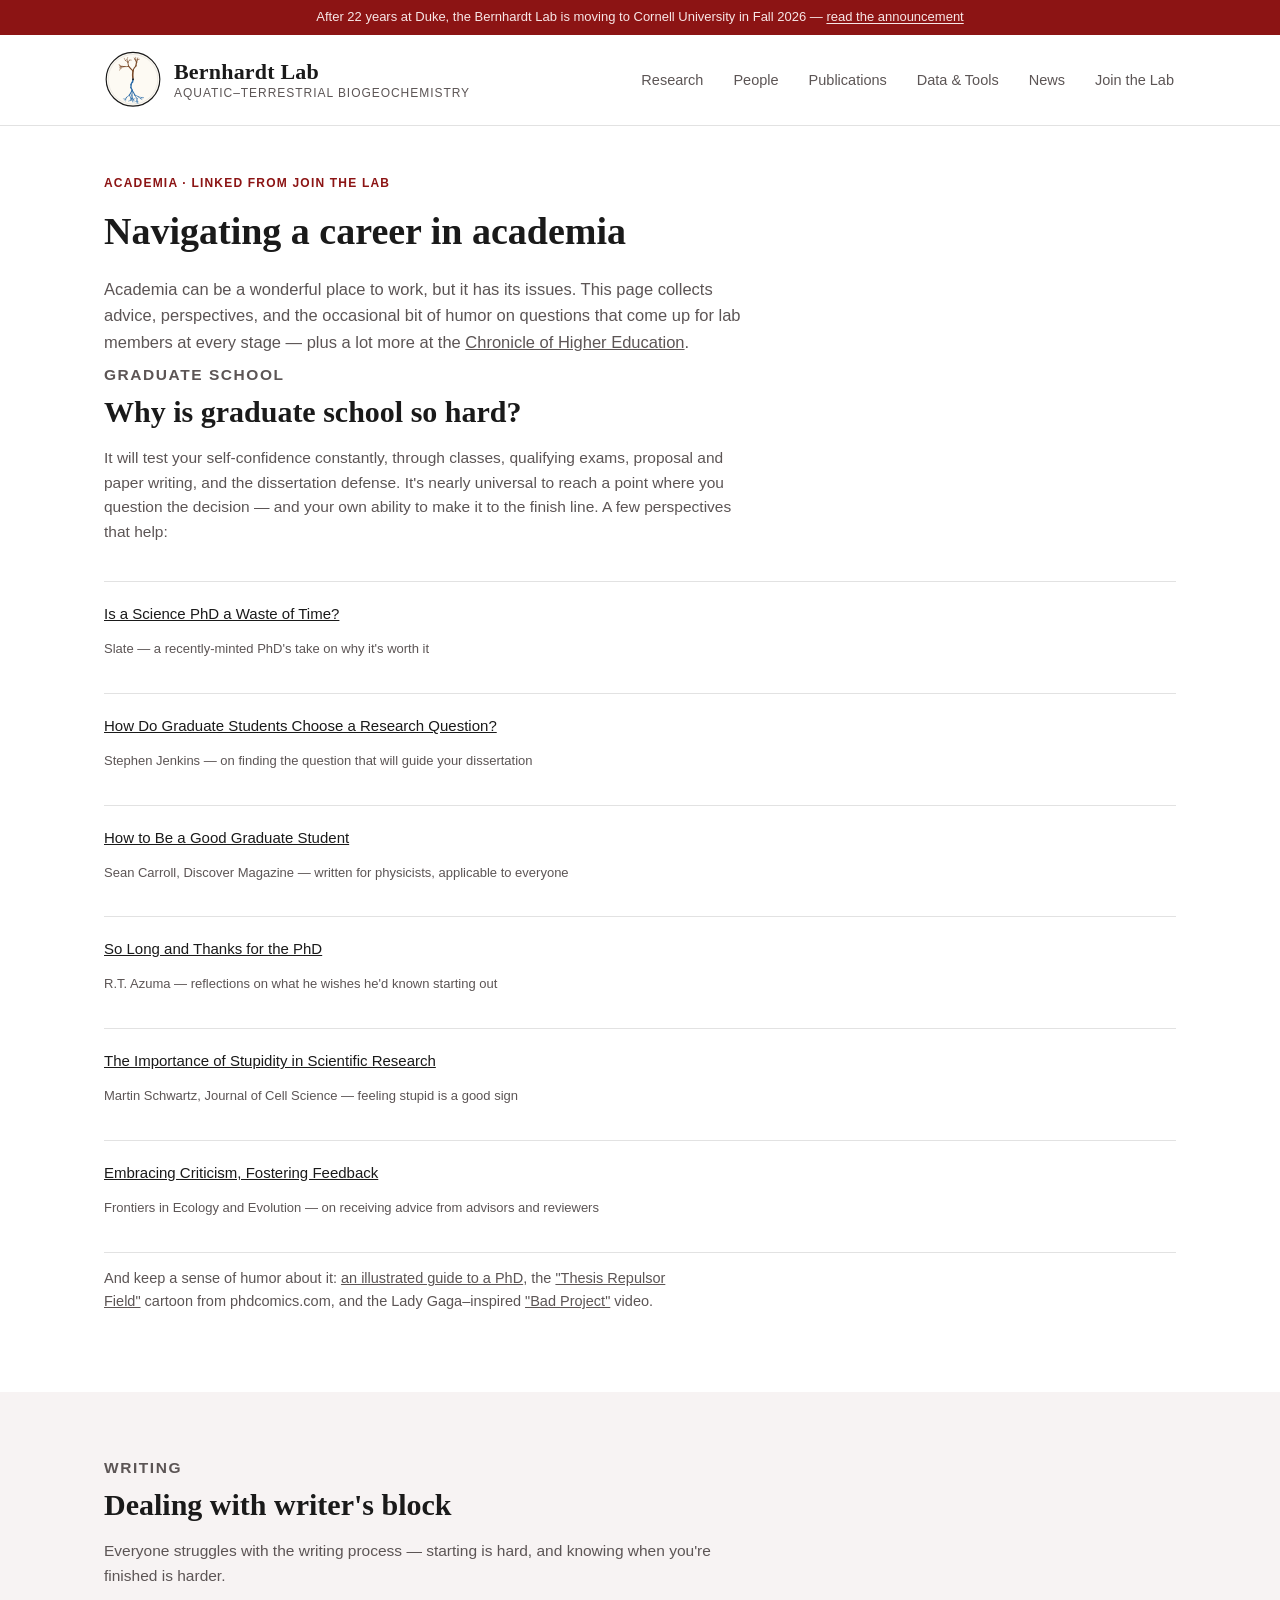
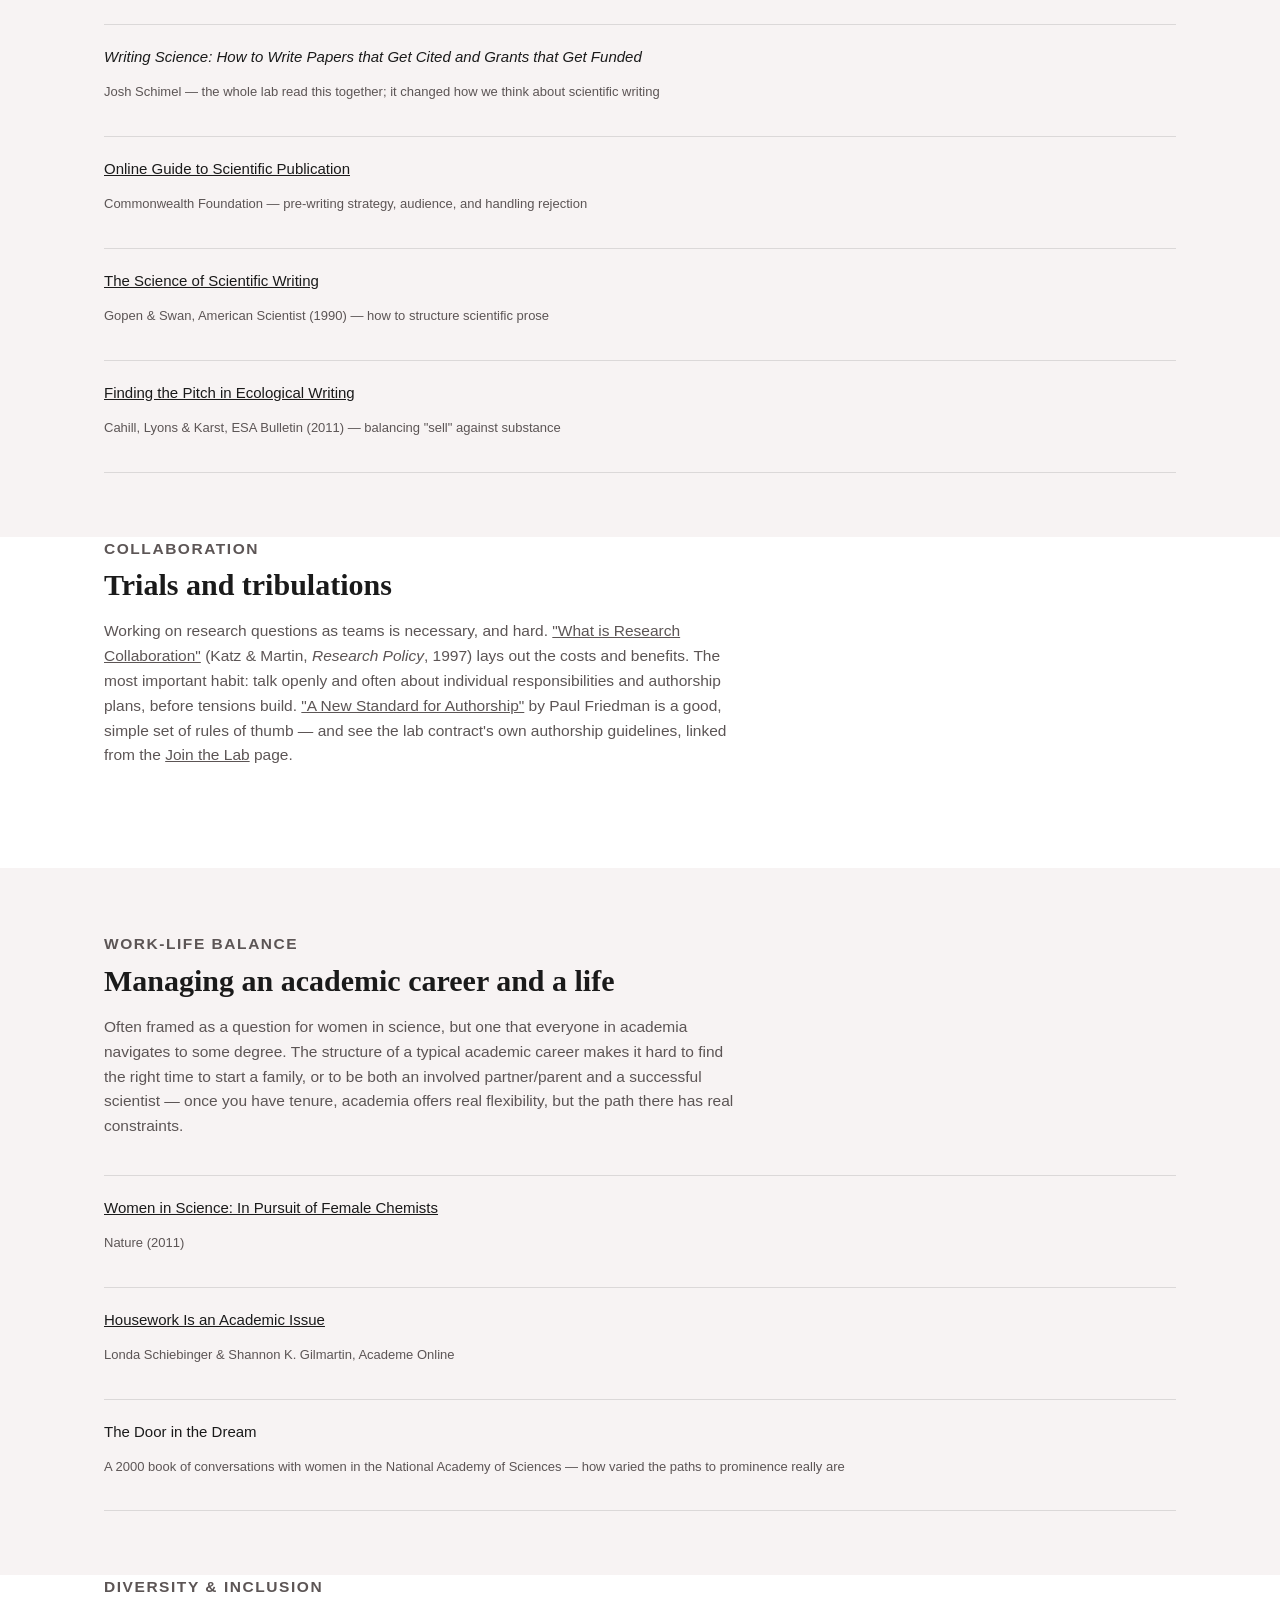
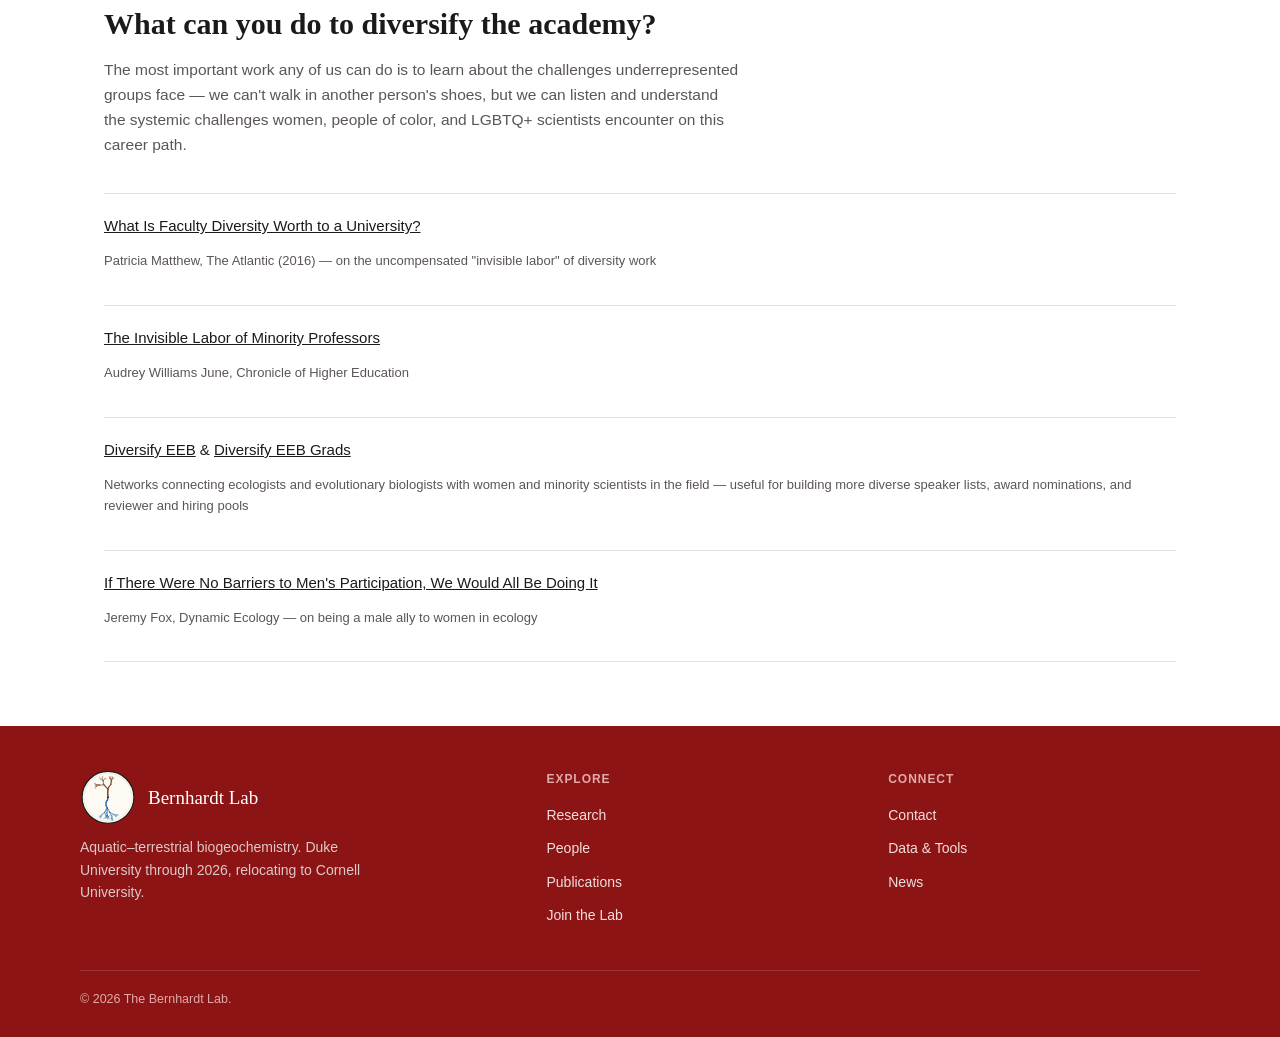
==== academia.html @ ffb9d8dc "Add files via upload" ====
<!DOCTYPE html>
<html lang="en">
<head>
<meta charset="UTF-8">
<meta name="viewport" content="width=device-width, initial-scale=1.0">
<title>Academia — The Bernhardt Lab</title>
<link rel="icon" type="image/svg+xml" href="images/logo.svg">
<link rel="stylesheet" href="theme.css">
</head>
<body>


<div class="utility">
  After 22 years at Duke, the Bernhardt Lab is moving to Cornell University in Fall 2026 —
  <a href="https://news.cornell.edu/stories/2026/03/ecologist-biogeochemist-emily-bernhardt-lead-cornell-atkinson" target="_blank" rel="noopener">read the announcement</a>
</div>

<header class="site">
  <div class="nav-wrap">
    <a class="brand" href="index.html">
      <img class="mark" src="images/logo.svg" alt="Bernhardt Lab emblem">
      <div class="text">
        <div class="name">Bernhardt Lab</div>
        <div class="sub">Aquatic–Terrestrial Biogeochemistry</div>
      </div>
    </a>
    <nav class="primary">
      <ul>
        <li><a href="research.html">Research</a></li>
        <li><a href="people.html">People</a></li>
        <li><a href="publications.html">Publications</a></li>
        <li><a href="data-tools.html">Data &amp; Tools</a></li>
        <li><a href="news.html">News</a></li>
        <li><a href="join-the-lab.html">Join the Lab</a></li>
      </ul>
    </nav>
  </div>
</header>

<div class="page-head">
  <p class="kicker">Academia · linked from Join the Lab</p>
  <h1>Navigating a career in academia</h1>
  <p class="lede">Academia can be a wonderful place to work, but it has its issues. This page collects advice, perspectives, and the occasional bit of humor on questions that come up for lab members at every stage — plus a lot more at the <a href="http://chronicle.com/section/Home/5" target="_blank" rel="noopener">Chronicle of Higher Education</a>.</p>
</div>

<section class="tight">
  <div class="section-head">
    <p class="kicker">Graduate school</p>
    <h2>Why is graduate school so hard?</h2>
    <p>It will test your self-confidence constantly, through classes, qualifying exams, proposal and paper writing, and the dissertation defense. It's nearly universal to reach a point where you question the decision — and your own ability to make it to the finish line. A few perspectives that help:</p>
  </div>
  <ul class="entry-list">
    <li><p class="entry-citation"><a href="http://www.slate.com/articles/health_and_science/science/2012/08/what_is_the_value_of_a_science_phd_is_graduate_school_worth_the_effort_.html" target="_blank" rel="noopener">Is a Science PhD a Waste of Time?</a></p><p class="entry-meta">Slate — a recently-minted PhD's take on why it's worth it</p></li>
    <li><p class="entry-citation"><a href="https://esajournals.onlinelibrary.wiley.com/doi/ftr/10.1890/0012-9623%282008%2989%5B401%3AHDGSIE%5D2.0.CO%3B2" target="_blank" rel="noopener">How Do Graduate Students Choose a Research Question?</a></p><p class="entry-meta">Stephen Jenkins — on finding the question that will guide your dissertation</p></li>
    <li><p class="entry-citation"><a href="https://www.discovermagazine.com/unsolicited-advice-iv-how-to-be-a-good-graduate-student-25901" target="_blank" rel="noopener">How to Be a Good Graduate Student</a></p><p class="entry-meta">Sean Carroll, Discover Magazine — written for physicists, applicable to everyone</p></li>
    <li><p class="entry-citation"><a href="http://www.cs.unc.edu/~azuma/hitch4.html" target="_blank" rel="noopener">So Long and Thanks for the PhD</a></p><p class="entry-meta">R.T. Azuma — reflections on what he wishes he'd known starting out</p></li>
    <li><p class="entry-citation"><a href="http://jcs.biologists.org/cgi/reprint/121/11/1771" target="_blank" rel="noopener">The Importance of Stupidity in Scientific Research</a></p><p class="entry-meta">Martin Schwartz, Journal of Cell Science — feeling stupid is a good sign</p></li>
    <li><p class="entry-citation"><a href="http://www.esajournals.org/doi/pdf/10.1890/1540-9295-7.2.110w." target="_blank" rel="noopener">Embracing Criticism, Fostering Feedback</a></p><p class="entry-meta">Frontiers in Ecology and Evolution — on receiving advice from advisors and reviewers</p></li>
  </ul>
  <p style="font-size:14.5px; color:var(--ink-soft); max-width:74ch;">And keep a sense of humor about it: <a href="http://matt.might.net/articles/phd-school-in-pictures/" target="_blank" rel="noopener">an illustrated guide to a PhD</a>, the <a href="http://www.phdcomics.com/comics/archive.php?comicid=1354" target="_blank" rel="noopener">"Thesis Repulsor Field"</a> cartoon from phdcomics.com, and the Lady Gaga–inspired <a href="http://www.youtube.com/watch?v=Fl4L4M8m4d0" target="_blank" rel="noopener">"Bad Project"</a> video.</p>
</section>

<section class="alt">
  <div class="inner">
    <div class="section-head">
      <p class="kicker">Writing</p>
      <h2>Dealing with writer's block</h2>
      <p>Everyone struggles with the writing process — starting is hard, and knowing when you're finished is harder.</p>
    </div>
    <ul class="entry-list">
      <li><p class="entry-citation"><em>Writing Science: How to Write Papers that Get Cited and Grants that Get Funded</em></p><p class="entry-meta">Josh Schimel — the whole lab read this together; it changed how we think about scientific writing</p></li>
      <li><p class="entry-citation"><a href="http://www.cfa-international.org/ONGSWintro.html" target="_blank" rel="noopener">Online Guide to Scientific Publication</a></p><p class="entry-meta">Commonwealth Foundation — pre-writing strategy, audience, and handling rejection</p></li>
      <li><p class="entry-citation"><a href="http://www.americanscientist.org/issues/pub/the-science-of-scientific-writingwww." target="_blank" rel="noopener">The Science of Scientific Writing</a></p><p class="entry-meta">Gopen &amp; Swan, American Scientist (1990) — how to structure scientific prose</p></li>
      <li><p class="entry-citation"><a href="https://esajournals.onlinelibrary.wiley.com/doi/epdf/10.1890/0012-9623-92.2.196" target="_blank" rel="noopener">Finding the Pitch in Ecological Writing</a></p><p class="entry-meta">Cahill, Lyons &amp; Karst, ESA Bulletin (2011) — balancing "sell" against substance</p></li>
    </ul>
  </div>
</section>

<section class="tight">
  <div class="section-head">
    <p class="kicker">Collaboration</p>
    <h2>Trials and tribulations</h2>
    <p>Working on research questions as teams is necessary, and hard. <a href="https://www.sciencedirect.com/science/article/abs/pii/S0048733396009171" target="_blank" rel="noopener">"What is Research Collaboration"</a> (Katz &amp; Martin, <em>Research Policy</em>, 1997) lays out the costs and benefits. The most important habit: talk openly and often about individual responsibilities and authorship plans, before tensions build. <a href="https://cse.memberclicks.net/a-new-standard-for-authorship" target="_blank" rel="noopener">"A New Standard for Authorship"</a> by Paul Friedman is a good, simple set of rules of thumb — and see the lab contract's own authorship guidelines, linked from the <a href="join-the-lab.html">Join the Lab</a> page.</p>
  </div>
</section>

<section class="alt">
  <div class="inner">
    <div class="section-head">
      <p class="kicker">Work-life balance</p>
      <h2>Managing an academic career and a life</h2>
      <p>Often framed as a question for women in science, but one that everyone in academia navigates to some degree. The structure of a typical academic career makes it hard to find the right time to start a family, or to be both an involved partner/parent and a successful scientist — once you have tenure, academia offers real flexibility, but the path there has real constraints.</p>
    </div>
    <ul class="entry-list">
      <li><p class="entry-citation"><a href="http://www.nature.com/nature/journal/v476/n7360/full/476273a.html" target="_blank" rel="noopener">Women in Science: In Pursuit of Female Chemists</a></p><p class="entry-meta">Nature (2011)</p></li>
      <li><p class="entry-citation"><a href="http://www.aaup.org/AAUP/pubsres/academe/2010/JF/feat/schie.htm" target="_blank" rel="noopener">Housework Is an Academic Issue</a></p><p class="entry-meta">Londa Schiebinger &amp; Shannon K. Gilmartin, Academe Online</p></li>
      <li><p class="entry-citation">The Door in the Dream</p><p class="entry-meta">A 2000 book of conversations with women in the National Academy of Sciences — how varied the paths to prominence really are</p></li>
    </ul>
  </div>
</section>

<section class="tight">
  <div class="section-head">
    <p class="kicker">Diversity &amp; inclusion</p>
    <h2>What can you do to diversify the academy?</h2>
    <p>The most important work any of us can do is to learn about the challenges underrepresented groups face — we can't walk in another person's shoes, but we can listen and understand the systemic challenges women, people of color, and LGBTQ+ scientists encounter on this career path.</p>
  </div>
  <ul class="entry-list">
    <li><p class="entry-citation"><a href="https://www.theatlantic.com/education/archive/2016/11/what-is-faculty-diversity-worth-to-a-university/508334/" target="_blank" rel="noopener">What Is Faculty Diversity Worth to a University?</a></p><p class="entry-meta">Patricia Matthew, The Atlantic (2016) — on the uncompensated "invisible labor" of diversity work</p></li>
    <li><p class="entry-citation"><a href="http://www.chronicle.com/article/The-Invisible-Labor-of/234098" target="_blank" rel="noopener">The Invisible Labor of Minority Professors</a></p><p class="entry-meta">Audrey Williams June, Chronicle of Higher Education</p></li>
    <li><p class="entry-citation"><a href="https://diversifyeeb.wordpress.com/" target="_blank" rel="noopener">Diversify EEB</a> &amp; <a href="https://diversifyeebgrads.wordpress.com/" target="_blank" rel="noopener">Diversify EEB Grads</a></p><p class="entry-meta">Networks connecting ecologists and evolutionary biologists with women and minority scientists in the field — useful for building more diverse speaker lists, award nominations, and reviewer and hiring pools</p></li>
    <li><p class="entry-citation"><a href="https://dynamicecology.wordpress.com/2017/08/30/if-there-were-no-barriers-to-mens-participation-we-would-all-be-doing-it-a-unique-perspective-on-how-to-be-a-male-ally-to-women-in-ecology/" target="_blank" rel="noopener">If There Were No Barriers to Men's Participation, We Would All Be Doing It</a></p><p class="entry-meta">Jeremy Fox, Dynamic Ecology — on being a male ally to women in ecology</p></li>
  </ul>
</section>

<footer>
  <div class="foot-inner">
    <div>
      <div style="display:flex; align-items:center; gap:12px;">
        <img src="images/logo.svg" alt="Bernhardt Lab emblem" style="width:56px; height:56px; flex:none;">
        <div class="name" style="font-family:var(--serif); font-size:19px; color:#fff;">Bernhardt Lab</div>
      </div>
      <p style="margin-top:10px; max-width:38ch; color:#ddc9c9;">Aquatic–terrestrial biogeochemistry. Duke University through 2026, relocating to Cornell University.</p>
    </div>
    <div>
      <h5>Explore</h5>
      <ul>
        <li><a href="research.html">Research</a></li>
        <li><a href="people.html">People</a></li>
        <li><a href="publications.html">Publications</a></li>
        <li><a href="join-the-lab.html">Join the Lab</a></li>
      </ul>
    </div>
    <div>
      <h5>Connect</h5>
      <ul>
        <li><a href="mailto:emily.bernhardt@duke.edu">Contact</a></li>
        <li><a href="data-tools.html">Data &amp; Tools</a></li>
        <li><a href="news.html">News</a></li>
      </ul>
    </div>
  </div>
  <div class="foot-bottom">&copy; 2026 The Bernhardt Lab.</div>
</footer>

</body>
</html>
---- theme.css ----
/* Bernhardt Lab — shared design system
   Cornell red/white palette. Linked by every page in the site concept. */

:root{
  --ink:#1a1a1a;
  --ink-soft:#5c5555;
  --paper:#ffffff;
  --paper-alt:#f7f3f3;
  --moss:#b31b1b;
  --moss-dark:#8c1414;
  --river:#8c1414;
  --clay:#b31b1b;
  --line: rgba(20,20,20,0.12);
  --serif: "Iowan Old Style", "Palatino Linotype", Palatino, Georgia, serif;
  --sans: -apple-system, BlinkMacSystemFont, "Segoe UI", Helvetica, Arial, sans-serif;
}
*{box-sizing:border-box;}
body{
  margin:0;
  background:var(--paper);
  color:var(--ink);
  font-family:var(--sans);
  line-height:1.6;
}
a{color:inherit;}
img{max-width:100%;display:block;}

/* mockup label */
.mockup-flag{
  position:fixed;
  bottom:14px;
  right:14px;
  background:var(--ink);
  color:var(--paper);
  font-size:12px;
  padding:8px 12px;
  border-radius:20px;
  z-index:999;
  opacity:0.85;
  font-family:var(--sans);
}

/* utility bar */
.utility{
  background:var(--moss-dark);
  color:#f7e6e6;
  font-size:13px;
  text-align:center;
  padding:7px 16px;
}
.utility a{text-decoration:underline; text-underline-offset:2px;}

/* nav */
header.site{
  position:sticky;
  top:0;
  z-index:100;
  background:var(--paper);
  border-bottom:1px solid var(--line);
}
.nav-wrap{
  max-width:1120px;
  margin:0 auto;
  display:flex;
  align-items:center;
  justify-content:space-between;
  padding:16px 24px;
}
.brand{
  display:flex;
  align-items:center;
  gap:12px;
  line-height:1.15;
  text-decoration:none;
}
.brand .mark{
  width:58px;
  height:58px;
  flex:none;
  display:block;
}
@media (max-width:880px){
  .brand .mark{width:46px; height:46px;}
}
.brand .text{
  display:flex;
  flex-direction:column;
}
.brand .name{
  font-family:var(--serif);
  font-size:22px;
  font-weight:600;
  letter-spacing:0.2px;
  color:var(--ink);
}
.brand .sub{
  font-size:12px;
  letter-spacing:0.08em;
  text-transform:uppercase;
  color:var(--ink-soft);
  margin-top:2px;
}
nav.primary ul{
  list-style:none;
  display:flex;
  gap:26px;
  margin:0;
  padding:0;
}
nav.primary a{
  text-decoration:none;
  font-size:14.5px;
  font-weight:500;
  color:var(--ink-soft);
  padding:6px 2px;
  border-bottom:2px solid transparent;
  transition:border-color .15s, color .15s;
}
nav.primary a:hover, nav.primary a.current{
  color:var(--moss-dark);
  border-color:var(--moss);
}
.nav-toggle{display:none;}

/* top photo band — narrow, full-bleed, rotating */
.photo-band{
  position:relative;
  width:100%;
  height:190px;
  overflow:hidden;
  background:var(--ink);
}
.pb-slide{
  position:absolute; inset:0;
  opacity:0;
  transition:opacity 1.1s ease;
}
.pb-slide.active{opacity:1;}
.pb-slide .pb-slot{
  width:100%; height:100%;
  border-radius:0;
  border-width:1px;
}

/* page header (subpages) */
.page-head{
  max-width:1120px;
  margin:0 auto;
  padding:48px 24px 8px;
}
.page-head .kicker{margin-bottom:8px;}
.page-head h1{
  font-family:var(--serif);
  font-size:38px;
  margin:0 0 14px;
  color:var(--ink);
}
.page-head .lede{
  font-size:16.5px;
  color:var(--ink-soft);
  max-width:70ch;
  margin:0;
}

/* hero (homepage) */
.hero{
  position:relative;
  max-width:1120px;
  margin:36px auto 0;
  padding:0 24px;
}
.hero-single{
  max-width:760px;
}
.hero h1{
  font-family:var(--serif);
  font-size:44px;
  line-height:1.12;
  margin:0 0 18px;
  color:var(--ink);
}
.hero h1 em{
  font-style:normal;
  color:var(--moss-dark);
  border-bottom:3px solid var(--clay);
}
.hero p.lede{
  font-size:17px;
  color:var(--ink-soft);
  max-width:46ch;
  margin:0 0 26px;
}
.hero-actions{display:flex; gap:14px; flex-wrap:wrap;}
.btn{
  display:inline-block;
  padding:11px 20px;
  border-radius:6px;
  font-size:14.5px;
  font-weight:600;
  text-decoration:none;
  border:1px solid transparent;
}
.btn-primary{background:var(--moss-dark); color:#fff;}
.btn-primary:hover{background:var(--moss);}
.btn-ghost{border-color:var(--line); color:var(--ink);}
.btn-ghost:hover{border-color:var(--moss-dark);}

/* photo slots — placeholders for photos not yet sourced */
.photo-slot{
  width:100%; height:100%;
  display:flex; flex-direction:column; align-items:center; justify-content:center;
  gap:8px;
  text-align:center;
  padding:16px;
  background:
    repeating-linear-gradient(135deg, rgba(179,27,27,0.06) 0 10px, transparent 10px 20px),
    var(--paper-alt);
  border:2px dashed rgba(179,27,27,0.35);
  color:var(--ink-soft);
}
.photo-slot svg{width:26px; height:26px; opacity:0.55;}
.photo-slot .slot-label{
  font-size:12.5px; font-weight:600; color:var(--moss-dark);
}
.photo-slot .slot-spec{
  font-size:11px; color:var(--ink-soft); max-width:22ch; line-height:1.4;
}
.photo-slot.on-dark{
  border:2px dashed rgba(255,255,255,0.3);
  background:rgba(255,255,255,0.04);
  color:#ddc9c9;
}
.photo-slot.on-dark .slot-label{color:#fff;}
.photo-slot.on-dark .slot-spec{color:#ddc9c9;}

/* generic photo frame (real images, subpages) */
.photo-frame{
  width:100%;
  border-radius:10px;
  overflow:hidden;
  background:var(--paper-alt);
  border:1px solid var(--line);
}
.photo-frame img{width:100%; height:100%; object-fit:cover; display:block;}

/* pull quote */
.pull-quote{
  background:#fff;
  border:1px solid var(--line);
  border-left:4px solid var(--moss);
  border-radius:8px;
  padding:28px 30px;
  margin:0 0 32px;
}
.pull-quote p{
  font-family:var(--serif);
  font-size:22px;
  line-height:1.4;
  color:var(--ink);
  margin:0 0 12px;
}
.pull-quote cite{
  font-style:normal;
  font-size:13px;
  color:var(--ink-soft);
}
.stat-line{
  font-size:15.5px;
  color:var(--ink-soft);
  max-width:70ch;
  margin:0 0 28px;
}
.stat-line strong{color:var(--ink);}

/* cornell banner */
.banner{
  max-width:1120px;
  margin:34px auto 0;
  padding:0 24px;
}
.banner-inner{
  background:var(--paper-alt);
  border:1px solid var(--line);
  border-left:4px solid var(--clay);
  border-radius:8px;
  padding:18px 22px;
  display:flex;
  gap:16px;
  align-items:flex-start;
  font-size:14.5px;
}
.banner-inner .tag{
  flex-shrink:0;
  background:var(--clay);
  color:#fff;
  font-size:11px;
  font-weight:700;
  letter-spacing:0.06em;
  text-transform:uppercase;
  padding:4px 9px;
  border-radius:4px;
  margin-top:2px;
}
.banner-inner p{margin:0; color:var(--ink-soft);}
.banner-inner a{color:var(--moss-dark); font-weight:600; text-decoration:underline;}

/* section shell */
section{
  max-width:1120px;
  margin:0 auto;
  padding:64px 24px;
}
section.alt{
  max-width:none;
  background:var(--paper-alt);
}
section.alt .inner{max-width:1120px; margin:0 auto; padding:0 24px;}
section.tight{padding-top:0;}
.section-head{
  max-width:640px;
  margin-bottom:36px;
}
.kicker{
  font-size:12px;
  font-weight:700;
  letter-spacing:0.1em;
  text-transform:uppercase;
  color:var(--river);
  margin:0 0 8px;
}
.section-head h2{
  font-family:var(--serif);
  font-size:30px;
  margin:0 0 10px;
}
.section-head p{color:var(--ink-soft); margin:0; font-size:15.5px;}

/* two-question cards (homepage) */
.questions{
  display:grid;
  grid-template-columns:1fr 1fr;
  gap:20px;
}
.q-card{
  background:#fff;
  border:1px solid var(--line);
  border-radius:10px;
  padding:26px;
}
.q-card .num{
  font-family:var(--serif);
  font-size:32px;
  color:var(--moss);
  margin:0 0 10px;
}
.q-card p{margin:0; font-size:15.5px; color:var(--ink);}

/* research themes (verbatim from research statement) */
.theme-list{
  display:flex;
  flex-direction:column;
}
.theme-row{
  display:grid;
  grid-template-columns:64px 1fr;
  gap:22px;
  padding:30px 0;
  border-top:1px solid var(--line);
}
.theme-row:last-child{border-bottom:1px solid var(--line);}
.theme-num{
  font-family:var(--serif);
  font-size:28px;
  color:var(--moss);
}
.theme-row h3{
  font-family:var(--serif);
  font-size:19px;
  margin:0 0 10px;
  color:var(--ink);
}
.theme-row p{
  font-size:15px;
  color:var(--ink-soft);
  margin:0 0 12px;
  max-width:74ch;
}
.theme-row p:last-child{margin-bottom:0;}
.theme-row .cites{
  font-size:13px;
  color:var(--ink-soft);
  margin-top:14px;
}
.theme-row .cites summary{cursor:pointer; color:var(--moss-dark); font-weight:600;}
.theme-row .cites ul{margin:10px 0 0; padding-left:18px;}
.theme-row .cites li{margin-bottom:6px;}

/* slideshow */
.slideshow{
  position:relative;
  width:100%;
  aspect-ratio:21/8;
  border-radius:12px;
  overflow:hidden;
  background:var(--ink);
}
.slide{
  position:absolute; inset:0;
  background-size:cover;
  background-position:center;
  opacity:0;
  transition:opacity 1.1s ease;
}
.slide.active{opacity:1;}
.slide-cap{
  position:absolute; left:0; right:0; bottom:0;
  background:linear-gradient(to top, rgba(0,0,0,0.72), transparent 70%);
  color:#fff;
  font-size:14.5px;
  padding:46px 24px 18px;
}
.ss-arrow{
  position:absolute; top:50%; transform:translateY(-50%);
  width:38px; height:38px; border-radius:50%;
  background:rgba(255,255,255,0.85);
  border:none;
  color:var(--ink);
  font-size:19px;
  line-height:1;
  cursor:pointer;
  display:flex; align-items:center; justify-content:center;
  transition:background .15s;
}
.ss-arrow:hover{background:#fff;}
.ss-prev{left:14px;}
.ss-next{right:14px;}
.ss-dots{
  position:absolute; bottom:14px; left:50%; transform:translateX(-50%);
  display:flex; gap:7px;
}
.dot{
  width:7px; height:7px; border-radius:50%;
  background:rgba(255,255,255,0.5);
  border:none;
  cursor:pointer;
  padding:0;
}
.dot.active{background:#fff;}
.strip-cap{font-size:13px; color:var(--ink-soft); margin-top:14px; max-width:70ch;}

/* nav concept map (homepage only, transitional) */
.sitemap{
  background:#fff;
  border:1px solid var(--line);
  border-radius:10px;
  padding:28px 30px;
}
.sitemap-cols{
  display:grid;
  grid-template-columns:repeat(3,1fr);
  gap:24px;
}
.sitemap-cols h4{
  font-size:12px; text-transform:uppercase; letter-spacing:0.07em;
  color:var(--river); margin:0 0 10px;
}
.sitemap-cols ul{list-style:none; margin:0; padding:0;}
.sitemap-cols li{
  font-size:14.5px; padding:6px 0; border-bottom:1px dashed var(--line);
}
.sitemap-cols li.dropped{
  color:#a8a29a; text-decoration:line-through;
}
.sitemap-note{font-size:13.5px; color:var(--ink-soft); margin-top:20px;}

/* project rows (research page — current/past projects) */
.project-row{
  display:grid;
  grid-template-columns:260px 1fr;
  gap:26px;
  padding:30px 0;
  border-top:1px solid var(--line);
  align-items:start;
}
.project-row:last-child{border-bottom:1px solid var(--line);}
.project-row .photo-frame{aspect-ratio:4/3;}
.project-row h3{font-family:var(--serif); font-size:19px; margin:0 0 6px; color:var(--ink);}
.project-row .funder{font-size:12px; font-weight:600; letter-spacing:0.05em; text-transform:uppercase; color:var(--moss-dark); margin:0 0 10px;}
.project-row p{font-size:15px; color:var(--ink-soft); margin:0 0 10px; max-width:74ch;}
.project-row p:last-child{margin-bottom:0;}
.past-project{padding:20px 0; border-top:1px solid var(--line);}
.past-project:last-child{border-bottom:1px solid var(--line);}
.past-project h4{font-family:var(--serif); font-size:16.5px; margin:0 0 6px; color:var(--ink);}
.past-project p{font-size:14.5px; color:var(--ink-soft); margin:0; max-width:76ch;}
@media (max-width:700px){
  .project-row{grid-template-columns:1fr;}
}

/* card grid (people, data & tools, news) */
.card-grid{
  display:grid;
  grid-template-columns:repeat(3, 1fr);
  gap:22px;
}
.card-grid.cols-2{grid-template-columns:repeat(2, 1fr);}
.card{
  background:#fff;
  border:1px solid var(--line);
  border-radius:10px;
  overflow:hidden;
  display:flex;
  flex-direction:column;
}
.card .card-body{padding:20px 22px 22px;}
.card h3{
  font-family:var(--serif);
  font-size:18px;
  margin:0 0 6px;
}
.card .role{
  font-size:12.5px;
  font-weight:600;
  letter-spacing:0.04em;
  text-transform:uppercase;
  color:var(--moss-dark);
  margin:0 0 10px;
}
.card p{font-size:14.5px; color:var(--ink-soft); margin:0;}
.card .photo-frame{aspect-ratio:4/3;}

/* simple lists (publications, news) */
.entry-list{list-style:none; margin:0; padding:0;}
.entry-list li{
  padding:20px 0;
  border-top:1px solid var(--line);
}
.entry-list li:last-child{border-bottom:1px solid var(--line);}
.entry-list.with-thumbs li{
  display:flex;
  gap:18px;
  align-items:flex-start;
}
.entry-list .entry-thumb{width:120px; height:84px; flex:none;}
.entry-list .entry-thumb .photo-slot{padding:8px; gap:4px;}
.entry-list .entry-thumb .slot-label{font-size:10.5px;}
.entry-list .entry-thumb .slot-spec{display:none;}
.entry-list .entry-thumb svg{width:18px; height:18px;}
.entry-list .entry-text{flex:1; min-width:0;}
@media (max-width:600px){
  .entry-list.with-thumbs li{flex-direction:column;}
  .entry-list .entry-thumb{width:100%; height:110px;}
}
.entry-list .year-head{
  font-family:var(--serif);
  font-size:22px;
  color:var(--moss);
  margin:36px 0 6px;
}
.entry-list .year-head:first-child{margin-top:0;}
.entry-citation{font-size:15px; color:var(--ink); margin:0 0 4px; max-width:78ch;}
.entry-meta{font-size:13px; color:var(--ink-soft);}
.entry-meta a{color:var(--moss-dark); text-decoration:underline; font-weight:600;}

/* alumni / roster table-ish list */
.roster{
  columns:2;
  column-gap:40px;
}
.roster .rgroup{break-inside:avoid; margin-bottom:26px;}
.roster h4{
  font-size:13px; text-transform:uppercase; letter-spacing:0.06em;
  color:var(--river); margin:0 0 10px;
  border-bottom:1px solid var(--line); padding-bottom:6px;
}
.roster ul{list-style:none; margin:0; padding:0;}
.roster li{font-size:14.5px; padding:5px 0; color:var(--ink);}
.roster li .then-now{color:var(--ink-soft); font-size:13px;}
.roster li a{color:var(--moss-dark); text-decoration:underline; text-underline-offset:2px; font-weight:600;}
.roster li a:hover{color:var(--moss);}

/* pull-box (contract excerpts, letters) */
.pull-box{
  background:var(--paper-alt);
  border:1px solid var(--line);
  border-radius:10px;
  padding:26px 28px;
  margin:0 0 26px;
}
.pull-box h4{
  font-family:var(--serif); font-size:17px; margin:0 0 10px;
}
.pull-box ul{margin:10px 0 0; padding-left:20px;}
.pull-box li{margin-bottom:8px; font-size:15px; color:var(--ink-soft);}

/* bio page: photo header + top tile row */
.bio-head{display:flex; gap:28px; align-items:flex-start; flex-wrap:wrap; margin-top:18px;}
.bio-head .photo-frame{width:170px; flex:none; aspect-ratio:3/4;}
.bio-head .bio-text{flex:1; min-width:260px;}
.bio-head .bio-text h1{margin:0 0 8px;}
@media (max-width:600px){
  .bio-head .photo-frame{width:140px;}
}
.tile-row{display:grid; grid-template-columns:1fr 1fr; gap:20px; margin-top:28px;}
.tile-row .pull-box{margin:0;}
@media (max-width:700px){.tile-row{grid-template-columns:1fr;}}

/* cv-style rows (professional preparation / appointments) */
.cv-table{margin-top:6px;}
.cv-row{
  display:grid; grid-template-columns:230px 1fr; gap:18px;
  padding:14px 0; border-top:1px solid var(--line); font-size:14.5px;
}
.cv-row:last-child{border-bottom:1px solid var(--line);}
.cv-row .cv-when{color:var(--moss-dark); font-weight:600;}
.cv-row .cv-what{color:var(--ink);}
@media (max-width:600px){.cv-row{grid-template-columns:1fr; gap:4px;}}

/* open letter */
.letter{
  background:#fff;
  border:1px solid var(--line);
  border-radius:10px;
  padding:34px 36px;
  font-size:16px;
  color:var(--ink);
  max-width:78ch;
}
.letter p{margin:0 0 16px;}
.letter .sign{font-family:var(--serif); font-size:18px; margin-top:24px;}

/* footer */
footer{
  background:var(--moss-dark);
  color:#f3dede;
  padding:44px 24px 28px;
}
.foot-inner{
  max-width:1120px; margin:0 auto;
  display:grid;
  grid-template-columns:1.4fr 1fr 1fr;
  gap:30px;
}
footer h5{
  font-size:12px; text-transform:uppercase; letter-spacing:0.08em;
  color:#e3a9a9; margin:0 0 12px;
}
footer p, footer a{font-size:14px; color:#f3dede;}
footer ul{list-style:none; margin:0; padding:0;}
footer li{margin-bottom:8px;}
footer a{text-decoration:none;}
footer a:hover{text-decoration:underline;}
.foot-bottom{
  max-width:1120px; margin:34px auto 0; padding-top:18px;
  border-top:1px solid rgba(255,255,255,0.15);
  font-size:12.5px; color:#e3a9a9;
}

@media (max-width: 880px){
  nav.primary ul{display:none;}
  .questions{grid-template-columns:1fr;}
  .theme-row{grid-template-columns:40px 1fr; gap:14px;}
  .sitemap-cols{grid-template-columns:1fr;}
  .foot-inner{grid-template-columns:1fr;}
  .photo-band{height:120px;}
  .slideshow{aspect-ratio:4/5;}
  .ss-arrow{width:32px; height:32px; font-size:16px;}
  .card-grid{grid-template-columns:1fr 1fr;}
  .roster{columns:1;}
}
@media (max-width: 600px){
  .card-grid{grid-template-columns:1fr;}
}
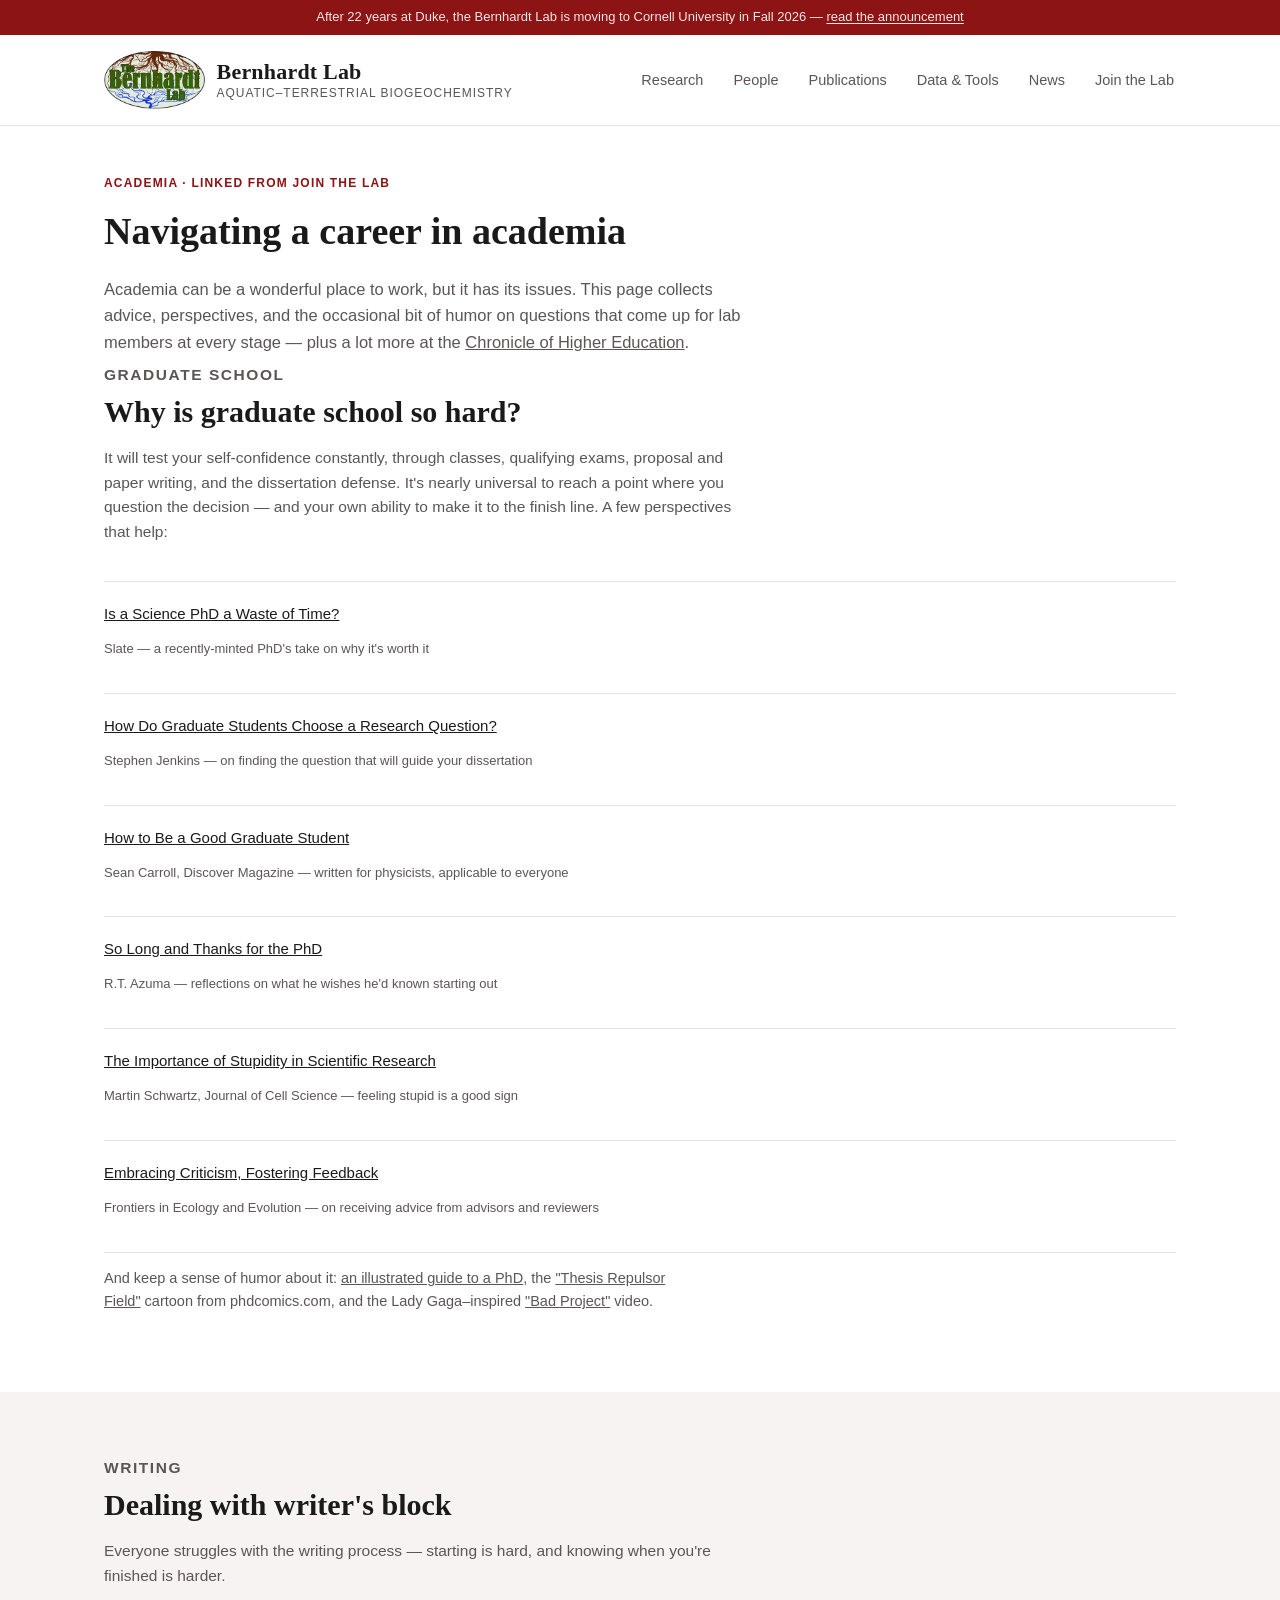
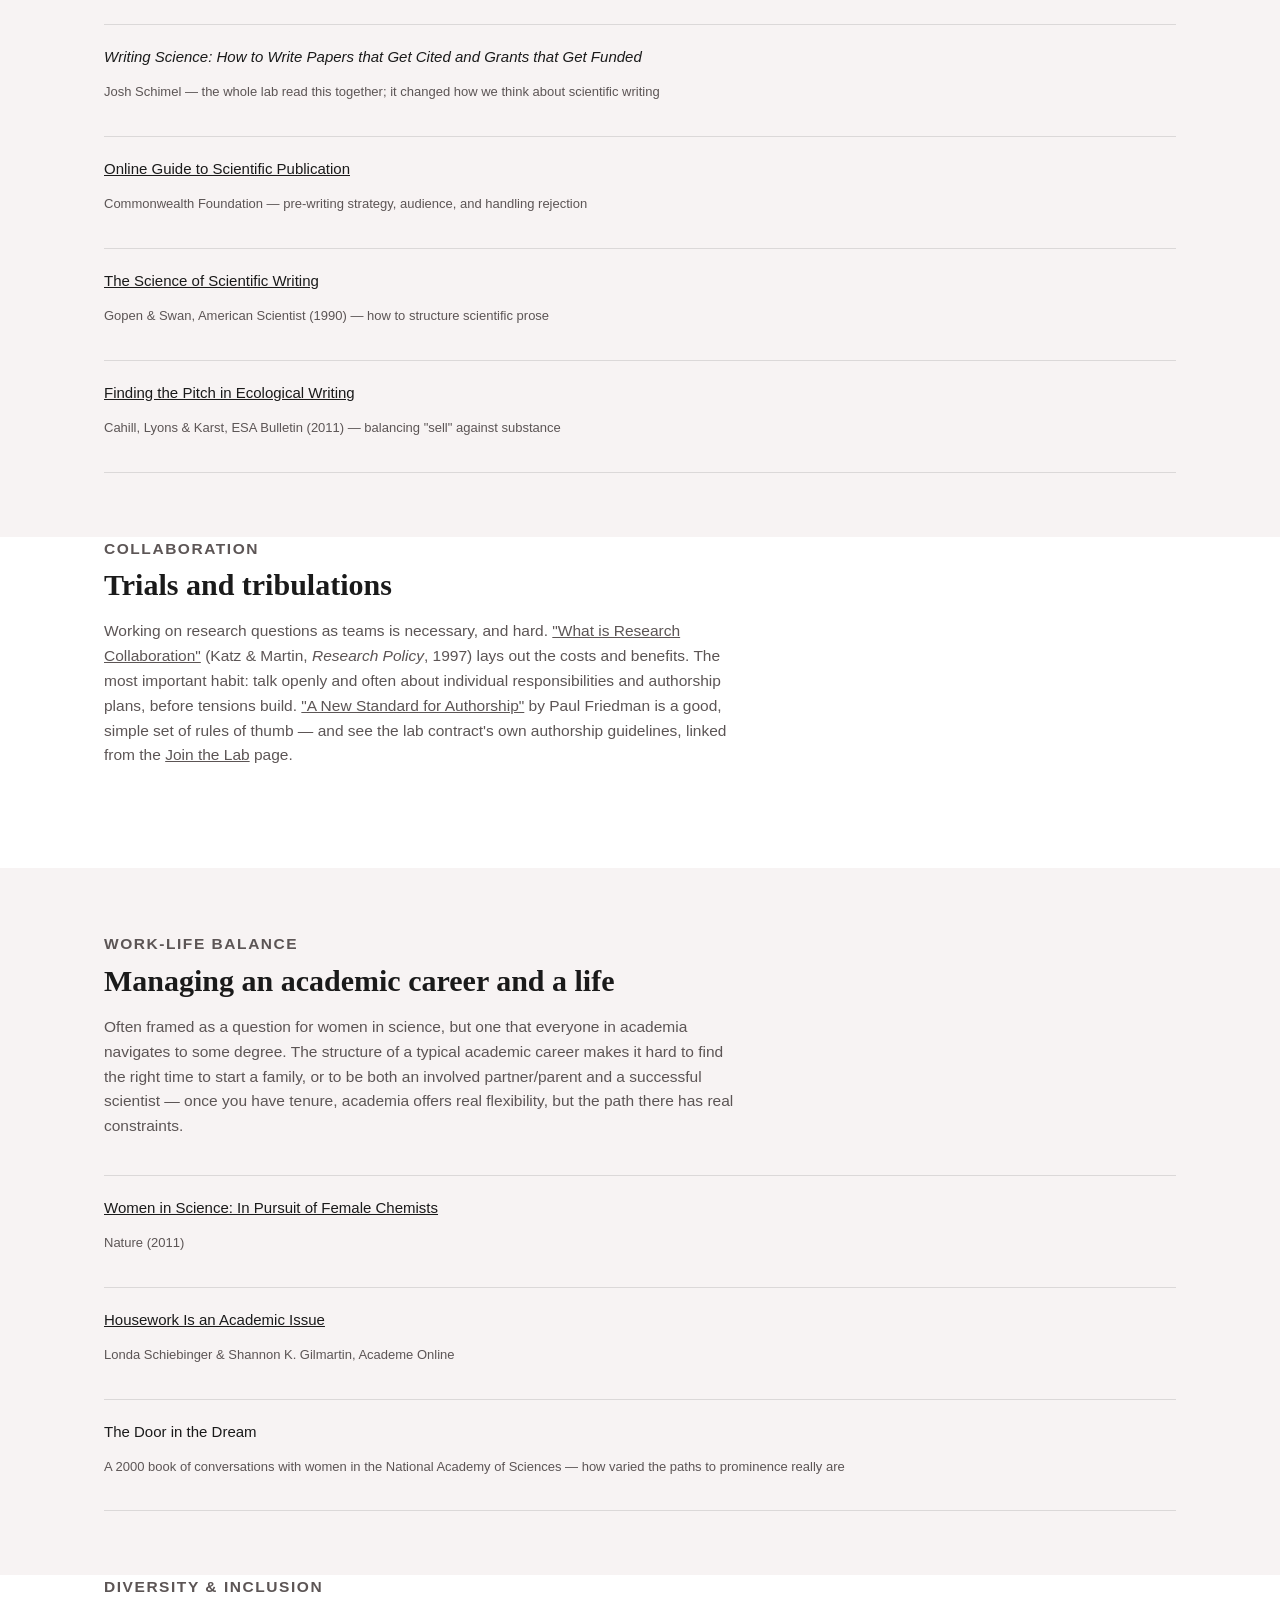
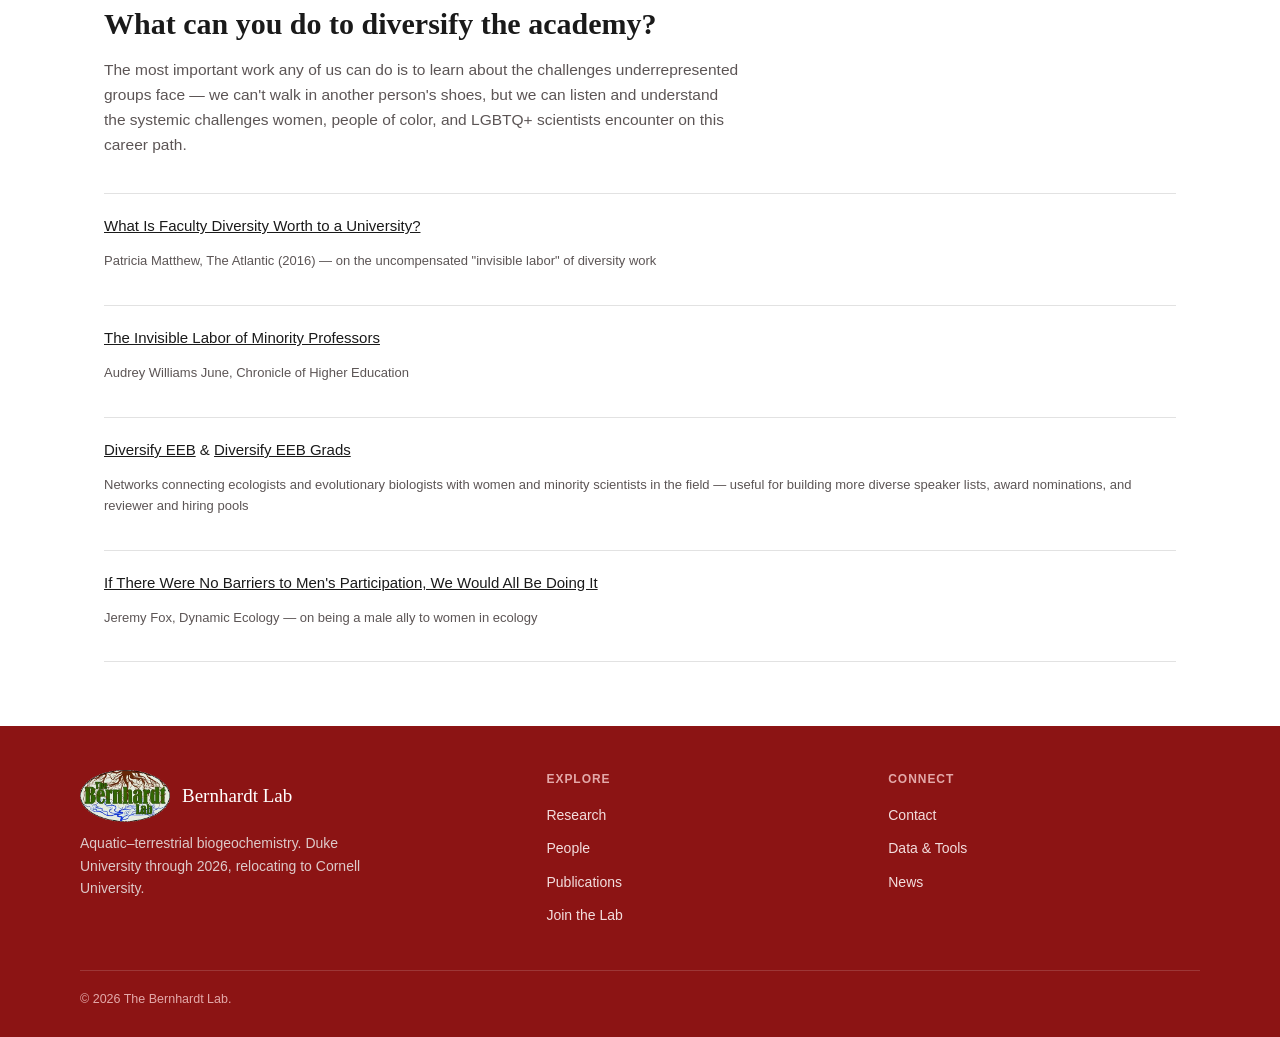
==== commit 923a3eaf: "Replace site logo with the classic Bernhardt Lab emblem Swap the header mark, footer logo, and favic" ====
--- a/academia.html
+++ b/academia.html
@@ -4,7 +4,7 @@
 <meta charset="UTF-8">
 <meta name="viewport" content="width=device-width, initial-scale=1.0">
 <title>Academia — The Bernhardt Lab</title>
-<link rel="icon" type="image/svg+xml" href="images/logo.svg">
+<link rel="icon" type="image/png" href="images/logo-emblem.png">
 <link rel="stylesheet" href="theme.css">
 </head>
 <body>
@@ -18,7 +18,7 @@
 <header class="site">
   <div class="nav-wrap">
     <a class="brand" href="index.html">
-      <img class="mark" src="images/logo.svg" alt="Bernhardt Lab emblem">
+      <img class="mark" src="images/logo-emblem.png" alt="Bernhardt Lab emblem">
       <div class="text">
         <div class="name">Bernhardt Lab</div>
         <div class="sub">Aquatic–Terrestrial Biogeochemistry</div>
@@ -117,7 +117,7 @@
   <div class="foot-inner">
     <div>
       <div style="display:flex; align-items:center; gap:12px;">
-        <img src="images/logo.svg" alt="Bernhardt Lab emblem" style="width:56px; height:56px; flex:none;">
+        <img src="images/logo-emblem.png" alt="Bernhardt Lab emblem" style="width:90px; height:auto; flex:none;">
         <div class="name" style="font-family:var(--serif); font-size:19px; color:#fff;">Bernhardt Lab</div>
       </div>
       <p style="margin-top:10px; max-width:38ch; color:#ddc9c9;">Aquatic–terrestrial biogeochemistry. Duke University through 2026, relocating to Cornell University.</p>
--- a/theme.css
+++ b/theme.css
@@ -74,13 +74,13 @@
   text-decoration:none;
 }
 .brand .mark{
-  width:58px;
+  width:auto;
   height:58px;
   flex:none;
   display:block;
 }
 @media (max-width:880px){
-  .brand .mark{width:46px; height:46px;}
+  .brand .mark{height:46px;}
 }
 .brand .text{
   display:flex;
@@ -540,7 +540,7 @@
   gap:18px;
   align-items:flex-start;
 }
-.entry-list .entry-thumb{width:120px; height:84px; flex:none;}
+.entry-list .entry-thumb{width:240px; height:168px; flex:none;}
 .entry-list .entry-thumb .photo-slot{padding:8px; gap:4px;}
 .entry-list .entry-thumb .slot-label{font-size:10.5px;}
 .entry-list .entry-thumb .slot-spec{display:none;}
@@ -548,7 +548,7 @@
 .entry-list .entry-text{flex:1; min-width:0;}
 @media (max-width:600px){
   .entry-list.with-thumbs li{flex-direction:column;}
-  .entry-list .entry-thumb{width:100%; height:110px;}
+  .entry-list .entry-thumb{width:100%; height:200px;}
 }
 .entry-list .year-head{
   font-family:var(--serif);
